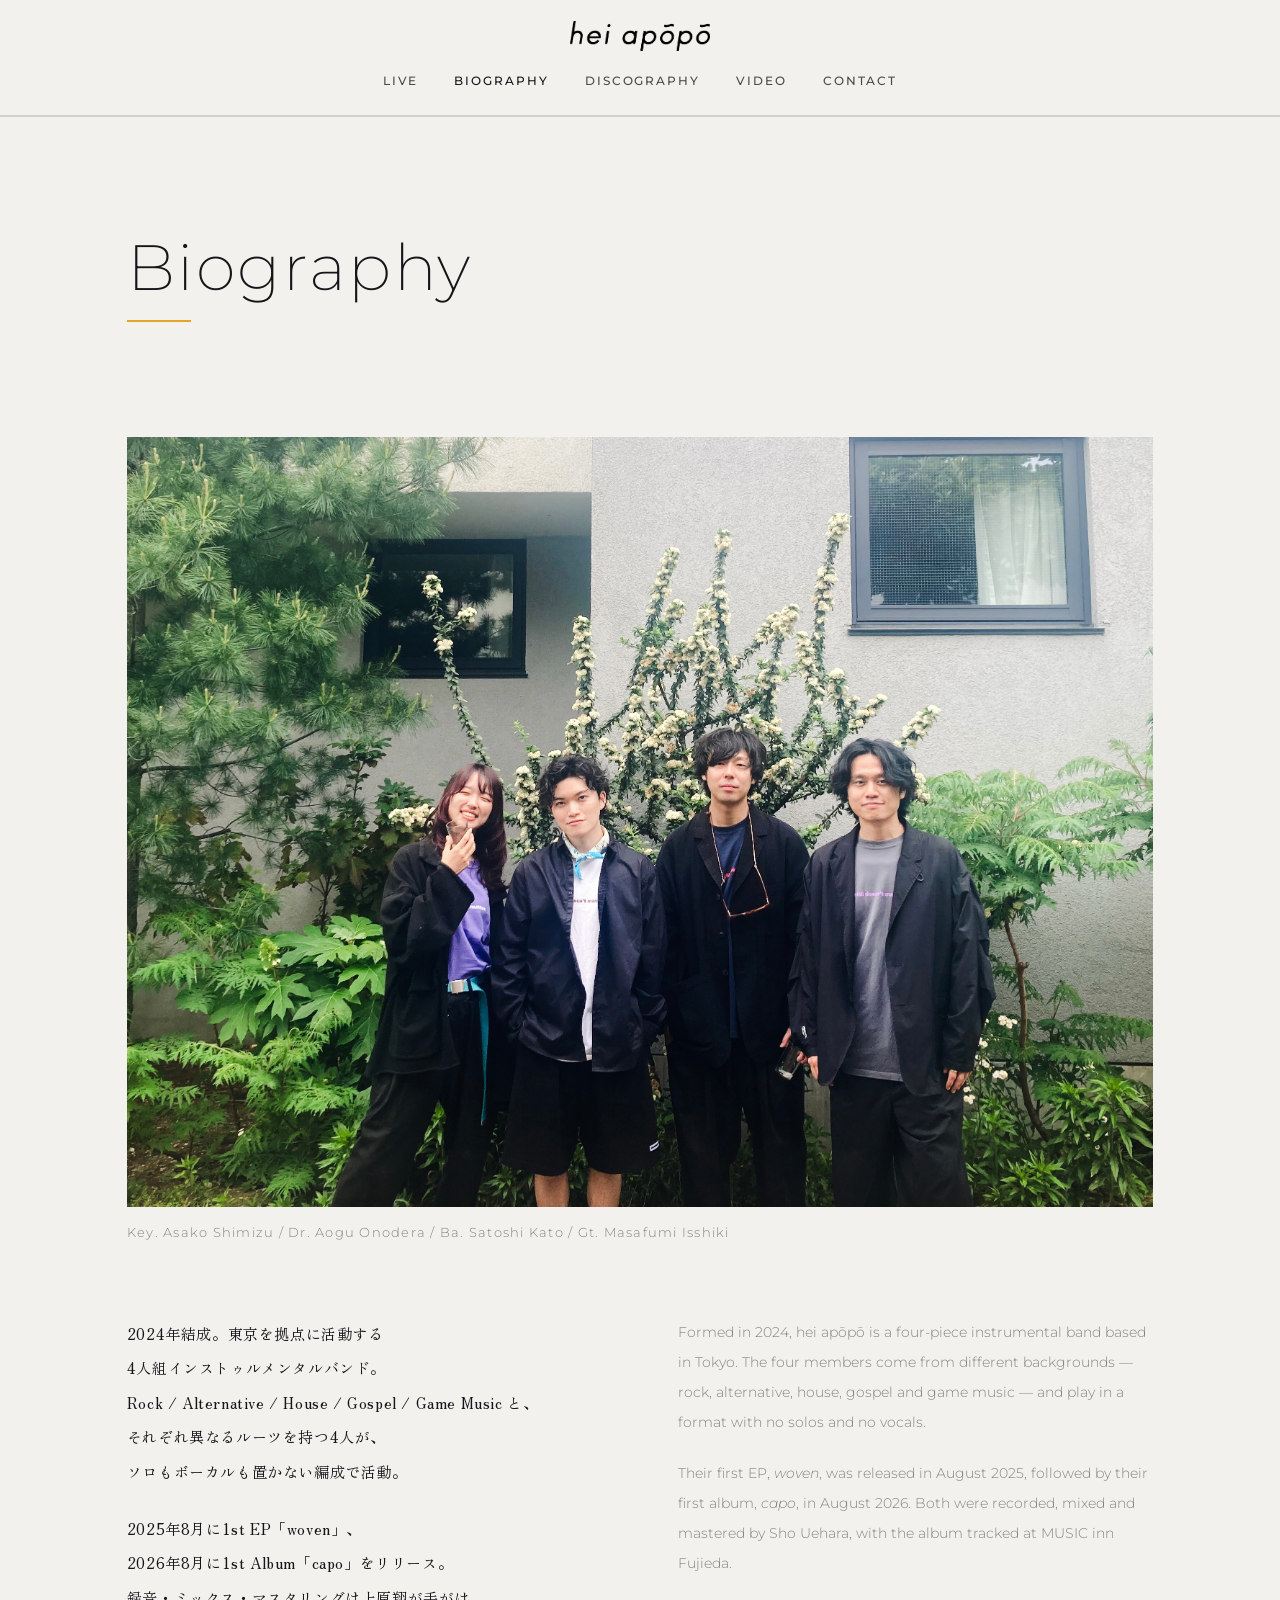
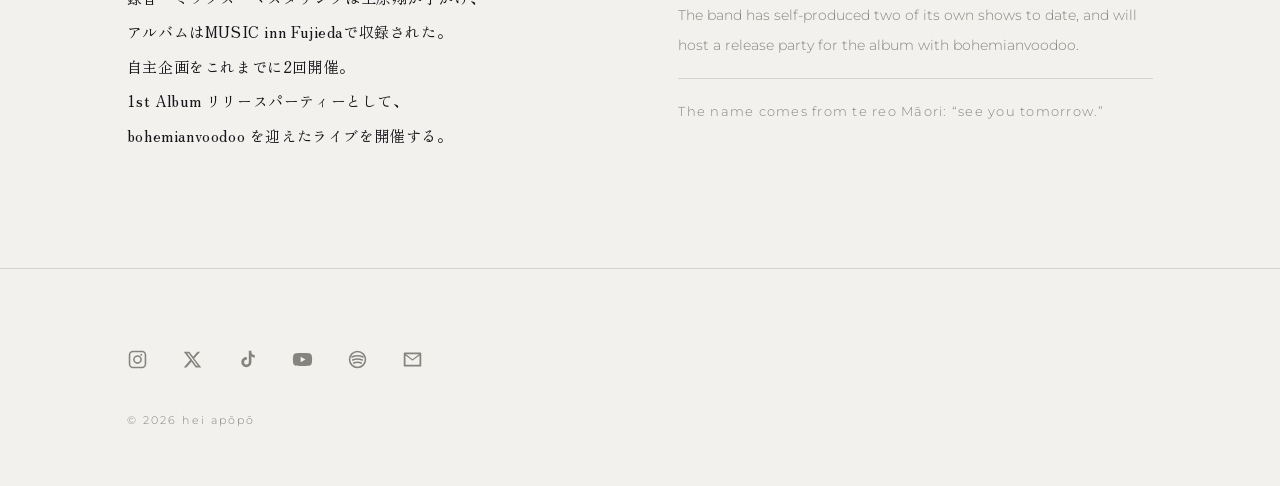
==== biography.html @ 4ce23607 "Add files via upload" ====
<!DOCTYPE html>
<html lang="ja">
<head>
<meta charset="UTF-8">
<meta name="viewport" content="width=device-width, initial-scale=1">
<title>BIOGRAPHY | hei apopo</title>
<meta name="description" content="hei apopo（ヘイアポポ）のプロフィール。東京を拠点に活動する4人組インストゥルメンタルバンド。">
<meta property="og:type" content="website">
<meta property="og:title" content="BIOGRAPHY | hei apopo">
<meta property="og:description" content="No solos. No vocals. Just songs.">
<meta property="og:url" content="https://heiapopo.github.io/">
<meta property="og:image" content="https://heiapopo.github.io/img/ogp.jpg">
<meta name="twitter:card" content="summary_large_image">
<link rel="icon" href="img/favicon.png">
<link rel="stylesheet" href="style.css">
</head>
<body>

<header class="site-head">
  <a class="site-head__logo" href="index.html" aria-label="hei apopo - top">
    <img src="img/logo.png" alt="hei ap&#333;p&#333;">
  </a>
  <button class="burger" aria-expanded="false" aria-controls="nav" aria-label="menu">
    <span></span><span></span><span></span>
  </button>
  <nav class="nav" id="nav">
    <ul>
        <li><a href="live.html">LIVE</a></li>
        <li><a href="biography.html" class="is-current">BIOGRAPHY</a></li>
        <li><a href="discography.html">DISCOGRAPHY</a></li>
        <li><a href="video.html">VIDEO</a></li>
        <li><a href="contact.html">CONTACT</a></li>
    </ul>
  </nav>
</header>

<section>
  <div class="wrap rise">
    <h1 class="page-title">Biography</h1>
    <div class="page-rule"></div>
  </div>
</section>

<section style="border-top:none;padding-top:0">
  <div class="wrap rise">
    <img class="bio-photo" src="img/bio.jpg" alt="hei ap&#333;p&#333;">
    <p class="bio-credit"><span class="nb">Key. Asako Shimizu</span> / <span class="nb">Dr. Aogu Onodera</span> / <span class="nb">Ba. Satoshi Kato</span> / <span class="nb">Gt. Masafumi Isshiki</span></p>

    <div class="bio">
      <div class="bio__jp jp">
        <p>
          <span class="nb">2024年結成</span>。東京を拠点に活動する<br>
          <span class="nb">4人組インストゥルメンタルバンド</span>。<br>
          <span class="nb">Rock / Alternative / House / Gospel / Game Music</span> と、<br>
          それぞれ異なるルーツを持つ4人が、<br>
          ソロもボーカルも置かない編成で活動。
        </p>
        <p>
          <span class="nb">2025年8月</span>に<span class="nb">1st EP「woven」</span>、<br>
          <span class="nb">2026年8月</span>に<span class="nb">1st Album「capo」</span>をリリース。<br>
          録音・ミックス・マスタリングは<span class="nb">上原翔</span>が手がけ、<br>
          アルバムは<span class="nb">MUSIC inn Fujieda</span>で収録された。<br>
          自主企画をこれまでに2回開催。<br>
          <span class="nb">1st Album</span> リリースパーティーとして、<br>
          <span class="nb">bohemianvoodoo</span> を迎えたライブを開催する。
        </p>
      </div>

      <div class="bio__en">
        <p>
          Formed in 2024, hei ap&#333;p&#333; is a four-piece instrumental band based in Tokyo.
          The four members come from different backgrounds &mdash; rock, alternative, house, gospel
          and game music &mdash; and play in a format with no solos and no vocals.
        </p>
        <p>
          Their first EP, <em>woven</em>, was released in August 2025, followed by their first album,
          <em>capo</em>, in August 2026. Both were recorded, mixed and mastered by Sho Uehara,
          with the album tracked at MUSIC inn Fujieda.
        </p>
        <p>
          The band has self-produced two of its own shows to date, and will host a release party
          for the album with bohemianvoodoo.
        </p>
        <p class="bio__members">The name comes from te reo M&#257;ori: &ldquo;see you tomorrow.&rdquo;</p>
      </div>
    </div>
  </div>
</section>

<footer class="site-foot">
  <div class="wrap">
    <ul class="sns">
      <li><a href="https://www.instagram.com/heiapopo/" target="_blank" rel="noopener" aria-label="Instagram">
        <svg viewBox="0 0 24 24"><path d="M17.2 2H6.8A4.8 4.8 0 0 0 2 6.8v10.4A4.8 4.8 0 0 0 6.8 22h10.4a4.8 4.8 0 0 0 4.8-4.8V6.8A4.8 4.8 0 0 0 17.2 2Zm3 15.2a3 3 0 0 1-3 3H6.8a3 3 0 0 1-3-3V6.8a3 3 0 0 1 3-3h10.4a3 3 0 0 1 3 3ZM12 7a5 5 0 1 0 0 10 5 5 0 0 0 0-10Zm0 8.2a3.2 3.2 0 1 1 0-6.4 3.2 3.2 0 0 1 0 6.4Zm5.4-8.6a1.1 1.1 0 1 1-2.2 0 1.1 1.1 0 0 1 2.2 0Z"/></svg>
      </a></li>
      <li><a href="https://x.com/heiapopo" target="_blank" rel="noopener" aria-label="X">
        <svg viewBox="0 0 24 24"><path d="M17.6 3h3.1l-6.8 7.8L22 21h-6.3l-4.9-6.4L5.1 21H2l7.3-8.3L2 3h6.4l4.4 5.9L17.6 3Zm-1.1 16.1h1.7L7.6 4.8H5.8l10.7 14.3Z"/></svg>
      </a></li>
      <li><a href="https://www.tiktok.com/@hei_apopo" target="_blank" rel="noopener" aria-label="TikTok">
        <svg viewBox="0 0 24 24"><path d="M16.5 2h-3v13.1a2.7 2.7 0 1 1-2.2-2.7V9.3a5.8 5.8 0 1 0 5.2 5.8V8.7a6.6 6.6 0 0 0 3.8 1.2V6.8a3.8 3.8 0 0 1-3.8-3.8V2Z"/></svg>
      </a></li>
      <li><a href="https://www.youtube.com/@heiapopo" target="_blank" rel="noopener" aria-label="YouTube">
        <svg viewBox="0 0 24 24"><path d="M22.5 7.3a2.9 2.9 0 0 0-2-2.1C18.7 4.7 12 4.7 12 4.7s-6.7 0-8.5.5a2.9 2.9 0 0 0-2 2.1A30 30 0 0 0 1 12a30 30 0 0 0 .5 4.7 2.9 2.9 0 0 0 2 2.1c1.8.5 8.5.5 8.5.5s6.7 0 8.5-.5a2.9 2.9 0 0 0 2-2.1A30 30 0 0 0 23 12a30 30 0 0 0-.5-4.7ZM9.9 15.2V8.8L15.4 12l-5.5 3.2Z"/></svg>
      </a></li>
      <li><a href="https://open.spotify.com/artist/3Hlxs4eINlxjGwHV07YluT" target="_blank" rel="noopener" aria-label="Spotify">
        <svg viewBox="0 0 24 24" style="fill:none;stroke:currentColor;stroke-width:1.8;stroke-linecap:round"><circle cx="12" cy="12" r="9.1"/><path d="M5.7 9.1Q12 6.5 18.3 9.1"/><path d="M6.5 12.5Q12 10.3 17.5 12.5"/><path d="M7.7 15.9Q12 14.3 16.3 15.9"/></svg>
      </a></li>
      <li><a href="contact.html" aria-label="Contact">
        <svg viewBox="0 0 24 24"><path d="M21 4H3a1 1 0 0 0-1 1v14a1 1 0 0 0 1 1h18a1 1 0 0 0 1-1V5a1 1 0 0 0-1-1Zm-1.6 2L12 11.6 4.6 6ZM4 18V7.3l7.4 5.6a1 1 0 0 0 1.2 0L20 7.3V18Z"/></svg>
      </a></li>
    </ul>
    <p class="copy">&copy; 2026 hei ap&#333;p&#333;</p>
  </div>
</footer>

<script>
(function(){
  var b=document.querySelector('.burger'),n=document.getElementById('nav');
  if(b){b.addEventListener('click',function(){
    var open=n.classList.toggle('is-open');
    b.setAttribute('aria-expanded',open?'true':'false');
  });}
  var items=document.querySelectorAll('.rise');
  if(!('IntersectionObserver' in window)||window.matchMedia('(prefers-reduced-motion: reduce)').matches){
    items.forEach(function(el){el.classList.add('in');});return;
  }
  var io=new IntersectionObserver(function(es){
    es.forEach(function(e){if(e.isIntersecting){e.target.classList.add('in');io.unobserve(e.target);}});
  },{threshold:.1});
  items.forEach(function(el){io.observe(el);});
})();
</script>

</body>
</html>
---- style.css ----
@import url("https://fonts.googleapis.com/css2?family=Montserrat:wght@200;300;500;600&family=Zen+Old+Mincho:wght@400;500&display=swap");

:root{
  --paper:#F2F1EE;
  --ink:#16161A;
  --mute:#86847E;
  --vermilion:#D93A18;
  --ochre:#E3A526;
  --cobalt:#2B3C9B;
  --line:rgba(22,22,26,.14);
  --rail:0px;
  --head:116px;
  --pad:clamp(24px,6vw,88px);
}

*{box-sizing:border-box;margin:0;padding:0}
html{scroll-behavior:smooth}
@media (prefers-reduced-motion:reduce){html{scroll-behavior:auto}}

body{
  background:var(--paper);
  color:var(--ink);
  font-family:"Montserrat",-apple-system,"Hiragino Kaku Gothic ProN",sans-serif;
  font-weight:300;
  line-height:1.75;
  -webkit-font-smoothing:antialiased;
  padding-left:var(--rail);
  padding-top:var(--head);
  overflow-x:hidden;
}

img{max-width:100%;display:block}
a{color:inherit}
:focus-visible{outline:2px solid var(--cobalt);outline-offset:3px}

.wrap{max-width:1180px;margin:0 auto;padding:0 var(--pad)}
.jp{font-family:"Zen Old Mincho",serif;font-weight:400;letter-spacing:.04em}

.label{
  font-size:11px;font-weight:600;letter-spacing:.34em;
  text-transform:uppercase;color:var(--vermilion);margin-bottom:2.2em;
}

.btn{
  display:inline-block;margin-top:2.2em;padding:.9em 2.5em;
  border:1px solid var(--ink);
  font-size:11.5px;font-weight:500;letter-spacing:.22em;text-transform:uppercase;
  text-decoration:none;transition:background .35s,color .35s;
}
.btn:hover,.btn:focus-visible{background:var(--ink);color:var(--paper)}

/* ============ ヘッダー ============ */
.site-head{
  position:fixed;top:0;left:var(--rail);right:0;height:var(--head);
  display:flex;flex-direction:column;align-items:center;justify-content:center;
  gap:15px;padding:0 var(--pad);z-index:200;
  background:rgba(242,241,238,.9);
  backdrop-filter:blur(14px);-webkit-backdrop-filter:blur(14px);
  border-bottom:1px solid var(--line);
}
.site-head__logo{display:block;line-height:0}
/* ロゴを黒く表示（白抜き画像のまま使えます） */
.site-head__logo img{height:30px;width:auto;filter:brightness(0)}

.nav ul{display:flex;gap:clamp(20px,2.8vw,40px);list-style:none}
.nav a{
  font-size:11.5px;font-weight:500;letter-spacing:.17em;text-transform:uppercase;
  text-decoration:none;color:#4A4A47;transition:color .3s;
}
.nav a:hover,.nav a:focus-visible{color:var(--vermilion)}
.nav a.is-current{color:var(--ink)}

.burger{display:none;background:none;border:0;cursor:pointer;padding:10px;width:44px;height:44px;
  position:absolute;right:calc(var(--pad) - 10px);top:50%;transform:translateY(-50%)}
.burger span{display:block;height:1px;background:var(--ink);margin:6px 0;transition:transform .3s,opacity .3s}
.burger[aria-expanded="true"] span:nth-child(1){transform:translateY(7px) rotate(45deg)}
.burger[aria-expanded="true"] span:nth-child(2){opacity:0}
.burger[aria-expanded="true"] span:nth-child(3){transform:translateY(-7px) rotate(-45deg)}

/* ============ ヒーロー ============ */
.hero{padding:clamp(20px,3vw,36px) 0 clamp(52px,7vw,88px)}
.hero__photo{width:100%;height:auto;display:block;background:#E4E2DD}
.hero__copy{margin-top:clamp(28px,4vw,46px)}
.hero__rule{width:64px;height:2px;background:var(--ochre);margin-bottom:clamp(20px,3vw,30px)}
.hero__tag{font-size:clamp(15px,2.3vw,25px);font-weight:300;letter-spacing:.16em}
.hero__tag-jp{font-size:clamp(12px,1.5vw,14.5px);color:var(--mute);margin-top:.9em}

/* ============ セクション ============ */
section{padding:clamp(64px,9vw,130px) 0;border-top:1px solid var(--line)}
.hero+section{border-top:none;padding-top:0}

.page-title{font-size:clamp(34px,6vw,64px);font-weight:200;letter-spacing:.04em;line-height:1.1}
.page-title+.page-rule{width:64px;height:2px;background:var(--ochre);margin-top:1.1em}
.page-lead{margin-top:1.4em;font-size:13.5px;color:var(--mute);letter-spacing:.08em}

/* ============ NEWS ============ */
.news{list-style:none;border-top:1px solid var(--line)}
.news li{
  display:grid;grid-template-columns:130px 1fr auto;gap:1.5em;align-items:baseline;
  padding:1.5em 0;border-bottom:1px solid var(--line);
}
.news .date{font-size:12px;letter-spacing:.18em;color:var(--cobalt)}
.news .body{font-size:15.5px;font-weight:300;letter-spacing:.03em;line-height:1.65}
.news .body small{display:block;font-size:12.5px;color:var(--mute);margin-top:.5em;letter-spacing:.06em}
.news .go{
  font-size:10.5px;font-weight:500;letter-spacing:.2em;text-transform:uppercase;
  text-decoration:none;white-space:nowrap;border-bottom:1px solid var(--ink);padding-bottom:.2em;
  transition:color .3s,border-color .3s;
}
.news .go:hover{color:var(--vermilion);border-color:var(--vermilion)}

/* ============ LIVE ============ */
.gig{display:grid;grid-template-columns:auto 1fr;gap:clamp(24px,5vw,64px);align-items:start;
  padding:clamp(28px,4vw,44px) 0;border-bottom:1px solid var(--line)}
/* NEXT は1公演だけなので区切り線を出さない */
.ev:only-of-type .gig{border-bottom:none;padding-bottom:0}
.gig__date{font-size:clamp(26px,4.2vw,46px);font-weight:200;line-height:1.1}
.gig__day{font-size:10.5px;letter-spacing:.3em;color:var(--mute);margin-top:.6em}
.gig__venue{font-size:18px;letter-spacing:.05em}
.gig__bill{font-size:13.5px;color:var(--cobalt);margin-top:.5em;letter-spacing:.08em}
.gig__info{margin-top:1.3em;font-size:13px;color:var(--mute);line-height:2.05}

/* ライブ写真ストリップ */
.shots{display:grid;gap:clamp(10px,1.4vw,16px);
  margin:0 0 clamp(22px,3vw,32px)}
/* 2枚並びも、1枚あたりの大きさを3枚並びと揃える */
.shots--2{max-width:calc(66.666% - (clamp(10px,1.4vw,16px) / 3))}
.ev + .ev{margin-top:clamp(40px,5vw,64px)}
.shots--3{grid-template-columns:repeat(3,1fr)}
.shots--2{grid-template-columns:repeat(2,1fr)}
.shots img{width:100%;height:auto;display:block;background:#E4E2DD}

.dots{display:none}

.arch{list-style:none;border-top:1px solid var(--line)}
.arch li{display:grid;grid-template-columns:130px 1fr;gap:1.5em;
  padding:1.25em 0;border-bottom:1px solid var(--line)}
.arch .date{font-size:12px;letter-spacing:.18em;color:var(--mute)}
.arch .body{font-size:14.5px;letter-spacing:.03em}
.arch .body small{display:block;font-size:12px;color:var(--mute);margin-top:.4em}

/* ============ BIOGRAPHY ============ */
.bio-photo{width:100%;height:auto;display:block;background:#E4E2DD}
.bio-credit{margin:1.1em 0 clamp(40px,6vw,72px);
  font-size:12.5px;letter-spacing:.1em;color:var(--mute);line-height:1.9}
.bio{display:grid;grid-template-columns:1fr 1fr;gap:clamp(36px,6vw,80px)}
.bio p+p{margin-top:1.5em}
.bio__jp{font-size:15px;line-height:2.3;line-break:strict;word-break:auto-phrase}
/* 途中で折り返したくない語のまとまり */
.nb{display:inline-block}
.bio__en{font-size:14px;color:var(--mute);line-height:2.15}
.bio__members{margin-top:2.4em;padding-top:1.6em;border-top:1px solid var(--line);
  font-size:12.5px;letter-spacing:.1em;color:var(--mute)}

/* ============ DISCOGRAPHY ============ */
.discs{display:grid;grid-template-columns:repeat(4,1fr);gap:clamp(20px,3vw,40px);list-style:none}
.discs .art{aspect-ratio:1/1;background:#E4E2DD center/cover no-repeat}
.discs h3{margin-top:1.1em;font-size:16px;font-weight:300;letter-spacing:.04em}
.discs .meta{font-size:10.5px;letter-spacing:.16em;color:var(--mute);margin-top:.5em}
.discs .go{display:inline-block;margin-top:.9em;font-size:10.5px;font-weight:500;
  letter-spacing:.2em;text-transform:uppercase;text-decoration:none;
  border-bottom:1px solid var(--ink);padding-bottom:.2em;transition:color .3s,border-color .3s}
.discs .go:hover{color:var(--vermilion);border-color:var(--vermilion)}

/* ============ VIDEO ============ */
.video{aspect-ratio:16/9;background:#E4E2DD;border:1px solid var(--line)}
.video iframe{width:100%;height:100%;border:0;display:block}
.video__cap{margin-top:1em;font-size:12px;letter-spacing:.2em;color:var(--mute)}
.video-list{display:grid;gap:clamp(40px,6vw,72px);margin-top:clamp(40px,6vw,72px)}

/* ============ CONTACT ============ */
.form{max-width:620px;margin-top:1em}
.field{margin-bottom:1.9em}
.field label{display:block;font-size:11px;font-weight:500;letter-spacing:.2em;
  text-transform:uppercase;color:var(--mute);margin-bottom:.8em}
.field input,.field textarea,.field select{
  width:100%;background:transparent;border:0;border-bottom:1px solid var(--line);
  color:var(--ink);font-family:inherit;font-size:15px;font-weight:300;
  padding:.6em 0;transition:border-color .3s;
}
.field select option{background:var(--paper)}
.field textarea{resize:vertical;min-height:150px;line-height:1.9}
.field input:focus,.field textarea:focus,.field select:focus{outline:0;border-color:var(--vermilion)}
.form button{
  margin-top:.8em;padding:.95em 3.2em;background:transparent;color:var(--ink);
  border:1px solid var(--ink);font-family:inherit;
  font-size:11.5px;font-weight:500;letter-spacing:.22em;text-transform:uppercase;
  cursor:pointer;transition:background .35s,color .35s;
}
.form button:hover{background:var(--ink);color:var(--paper)}
.form__note{margin-top:2.4em;font-size:12.5px;color:var(--mute);line-height:2}
.form__note a,.form-err a{border-bottom:1px solid var(--line)}
.form-err{margin:0 0 1.6em;font-size:13px;color:var(--vermilion);line-height:1.9}
.form-done{max-width:620px;padding:clamp(28px,4vw,44px) 0}
.form-done__t{font-size:clamp(30px,5vw,48px);font-weight:200;letter-spacing:.03em}
.form-done__s{margin-top:1.2em;font-size:14px;color:var(--mute);line-height:2}

/* ============ フッター ============ */
.site-foot{padding:clamp(48px,7vw,80px) 0 56px;border-top:1px solid var(--line)}
.sns{display:flex;gap:clamp(20px,3vw,34px);list-style:none;margin-bottom:2.6em}
.sns a{display:block;color:var(--mute);transition:color .3s}
.sns a:hover,.sns a:focus-visible{color:var(--vermilion)}
.sns svg{width:21px;height:21px;display:block;fill:currentColor}
.copy{font-size:10.5px;letter-spacing:.2em;color:var(--mute)}

/* ============ 登場アニメーション ============ */
.rise{opacity:0;transform:translateY(16px);transition:opacity .85s ease,transform .85s ease}
.rise.in{opacity:1;transform:none}
@media (prefers-reduced-motion:reduce){.rise{opacity:1;transform:none;transition:none}}

/* ============ モバイル ============ */
@media (max-width:900px){
  :root{--head:64px}
  .site-head{flex-direction:row;justify-content:center;gap:0}
  .site-head__logo img{height:22px}
  .burger{display:block}
  .nav{
    position:fixed;top:var(--head);left:var(--rail);right:0;
    background:rgba(242,241,238,.97);border-bottom:1px solid var(--line);
    max-height:0;overflow:hidden;transition:max-height .4s ease;
  }
  .nav.is-open{max-height:340px}
  .nav ul{flex-direction:column;gap:0;padding:6px var(--pad) 26px}
  .nav li{border-bottom:1px solid var(--line)}
  .nav li:last-child{border-bottom:0}
  .nav a{display:block;padding:1.15em 0;font-size:12px}

  .bio{grid-template-columns:1fr}
  .discs{grid-template-columns:repeat(2,1fr)}
  .news li{grid-template-columns:1fr;gap:.7em}
  .news .go{justify-self:start;margin-top:.4em}
  .arch li{grid-template-columns:1fr;gap:.4em}
  .shots{display:flex;align-items:flex-start;gap:10px;max-width:none;
    overflow-x:auto;scroll-snap-type:x mandatory;
    -webkit-overflow-scrolling:touch;scrollbar-width:none;padding-bottom:4px;
    margin-bottom:12px}
  .shots::-webkit-scrollbar{display:none}
  .shots img{flex:0 0 74%;width:auto;scroll-snap-align:start}

  .dots{display:flex;gap:7px;justify-content:center;margin:0 0 24px}
  .dots span{width:5px;height:5px;border-radius:50%;
    background:rgba(22,22,26,.2);transition:background .3s}
  .dots span.on{background:var(--vermilion)}

  .discs .meta{white-space:nowrap;font-size:9.5px;letter-spacing:.1em}

  /* BIOGRAPHY：指定の改行位置で収まるよう文字を詰める */
  .bio__jp{font-size:13.5px;line-height:2.15}
  .bio__en{font-size:13px;line-height:2.05}
  .bio-credit{font-size:11.5px;letter-spacing:.06em;line-height:2}
  .gig{grid-template-columns:1fr;gap:16px}
}
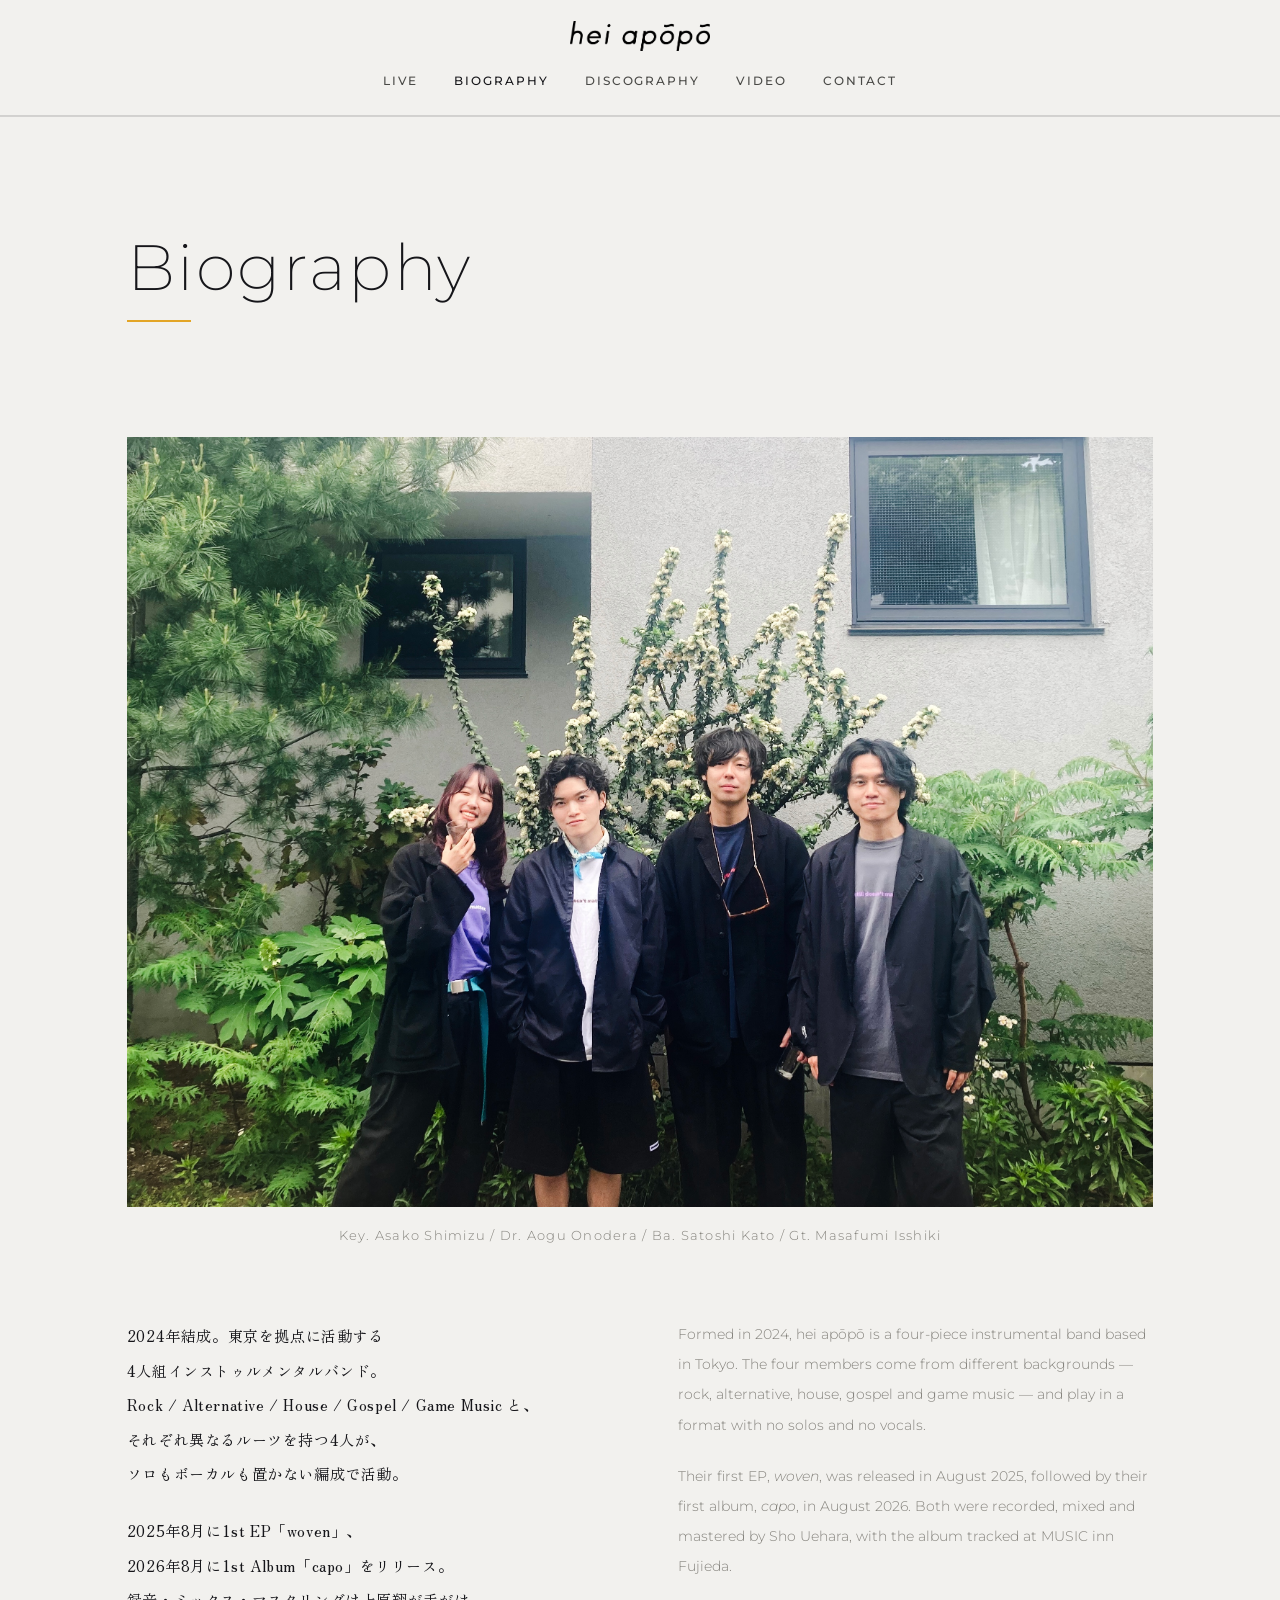
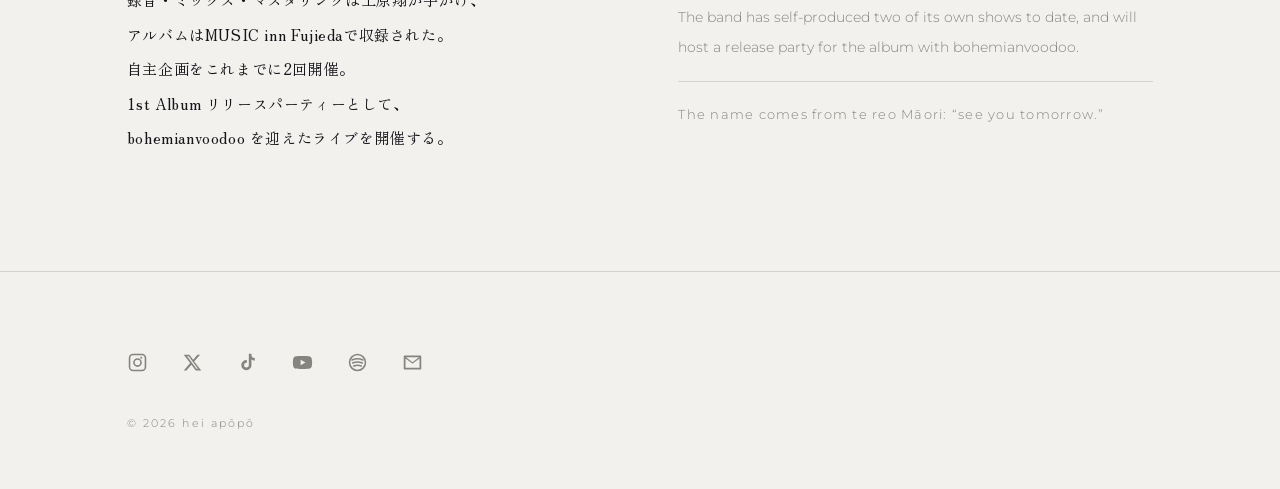
==== commit f3077265: "Add files via upload" ====
--- a/biography.html
+++ b/biography.html
@@ -51,7 +51,7 @@
         <p>
           <span class="nb">2024年結成</span>。東京を拠点に活動する<br>
           <span class="nb">4人組インストゥルメンタルバンド</span>。<br>
-          <span class="nb">Rock / Alternative / House / Gospel / Game Music</span> と、<br>
+          <span class="nb roots">Rock / Alternative / House / Gospel / Game Music と、</span><br>
           それぞれ異なるルーツを持つ4人が、<br>
           ソロもボーカルも置かない編成で活動。
         </p>
--- a/style.css
+++ b/style.css
@@ -81,7 +81,6 @@
 .hero{padding:clamp(20px,3vw,36px) 0 clamp(52px,7vw,88px)}
 .hero__photo{width:100%;height:auto;display:block;background:#E4E2DD}
 .hero__copy{margin-top:clamp(28px,4vw,46px)}
-.hero__rule{width:64px;height:2px;background:var(--ochre);margin-bottom:clamp(20px,3vw,30px)}
 .hero__tag{font-size:clamp(15px,2.3vw,25px);font-weight:300;letter-spacing:.16em}
 .hero__tag-jp{font-size:clamp(12px,1.5vw,14.5px);color:var(--mute);margin-top:.9em}
 
@@ -141,7 +140,7 @@
 
 /* ============ BIOGRAPHY ============ */
 .bio-photo{width:100%;height:auto;display:block;background:#E4E2DD}
-.bio-credit{margin:1.1em 0 clamp(40px,6vw,72px);
+.bio-credit{margin:1.3em 0 clamp(40px,6vw,72px);text-align:center;
   font-size:12.5px;letter-spacing:.1em;color:var(--mute);line-height:1.9}
 .bio{display:grid;grid-template-columns:1fr 1fr;gap:clamp(36px,6vw,80px)}
 .bio p+p{margin-top:1.5em}
@@ -248,5 +247,7 @@
   .bio__jp{font-size:13.5px;line-height:2.15}
   .bio__en{font-size:13px;line-height:2.05}
   .bio-credit{font-size:11.5px;letter-spacing:.06em;line-height:2}
+  /* ルーツの一覧は「と、」まで1行に収める */
+  .roots{font-size:12.5px;letter-spacing:0}
   .gig{grid-template-columns:1fr;gap:16px}
 }
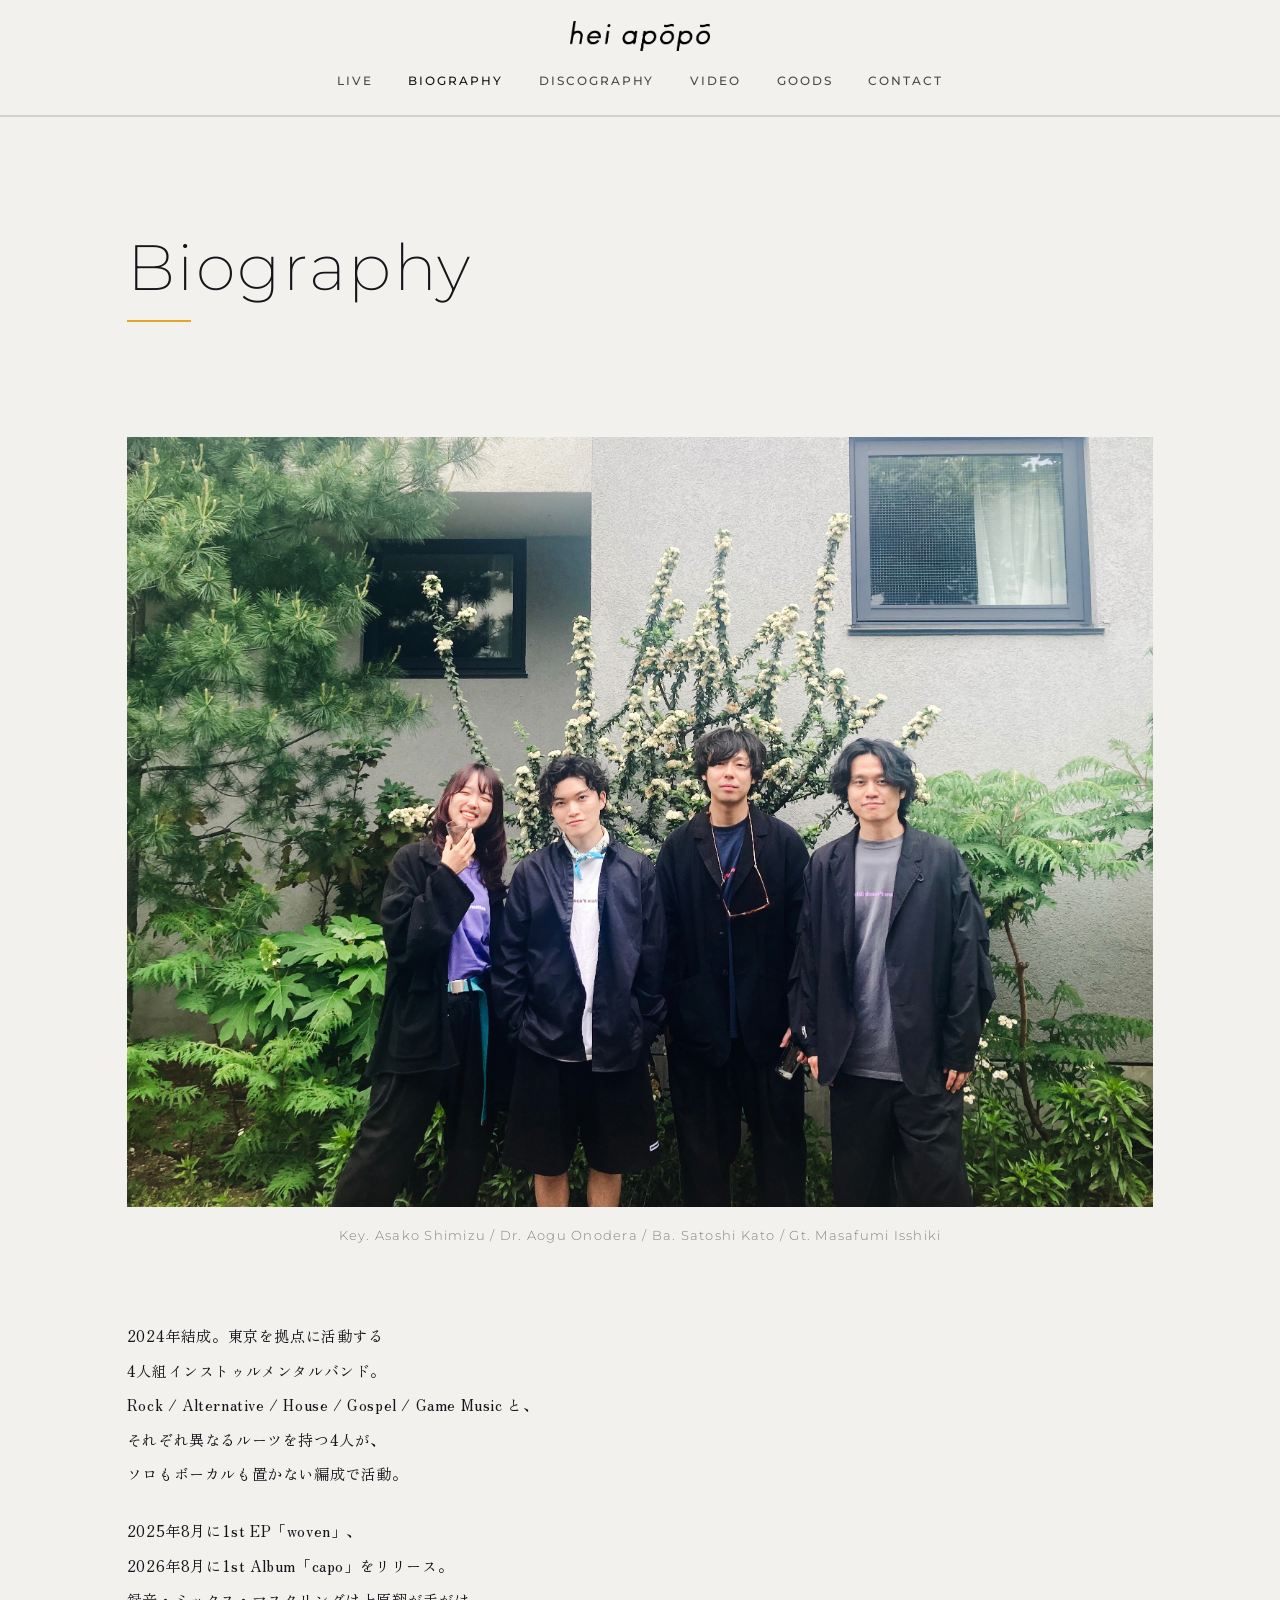
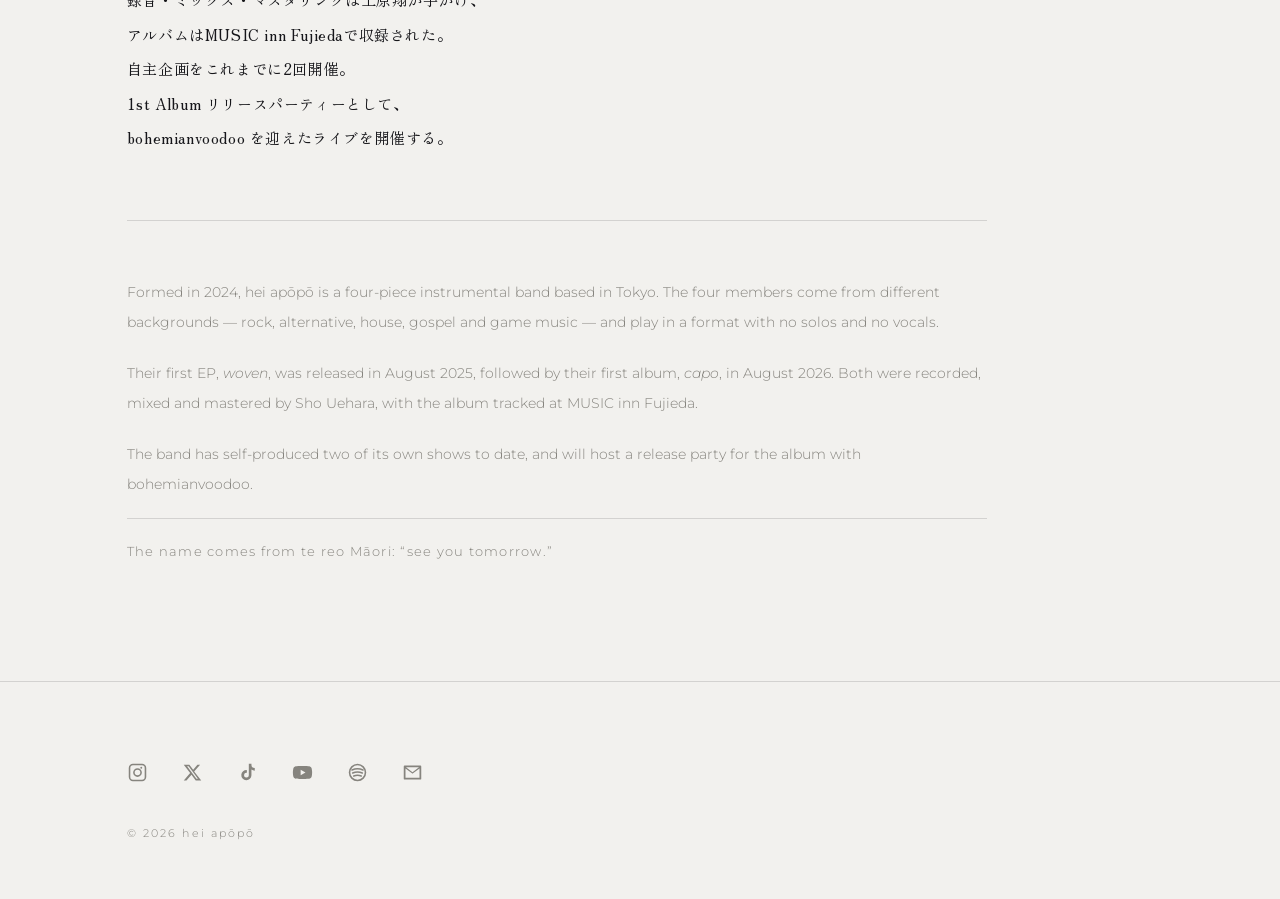
==== commit 657ef1e0: "Add files via upload" ====
--- a/biography.html
+++ b/biography.html
@@ -29,6 +29,7 @@
         <li><a href="biography.html" class="is-current">BIOGRAPHY</a></li>
         <li><a href="discography.html">DISCOGRAPHY</a></li>
         <li><a href="video.html">VIDEO</a></li>
+        <li><a href="goods.html">GOODS</a></li>
         <li><a href="contact.html">CONTACT</a></li>
     </ul>
   </nav>
--- a/style.css
+++ b/style.css
@@ -124,6 +124,7 @@
   margin:0 0 clamp(22px,3vw,32px)}
 /* 2枚並びも、1枚あたりの大きさを3枚並びと揃える */
 .shots--2{max-width:calc(66.666% - (clamp(10px,1.4vw,16px) / 3))}
+.shots--1{max-width:calc(33.333% - (clamp(10px,1.4vw,16px) * 2 / 3))}
 .ev + .ev{margin-top:clamp(40px,5vw,64px)}
 .shots--3{grid-template-columns:repeat(3,1fr)}
 .shots--2{grid-template-columns:repeat(2,1fr)}
@@ -142,7 +143,9 @@
 .bio-photo{width:100%;height:auto;display:block;background:#E4E2DD}
 .bio-credit{margin:1.3em 0 clamp(40px,6vw,72px);text-align:center;
   font-size:12.5px;letter-spacing:.1em;color:var(--mute);line-height:1.9}
-.bio{display:grid;grid-template-columns:1fr 1fr;gap:clamp(36px,6vw,80px)}
+.bio{max-width:860px}
+.bio__en{margin-top:clamp(40px,5vw,64px);padding-top:clamp(36px,4.5vw,56px);
+  border-top:1px solid var(--line)}
 .bio p+p{margin-top:1.5em}
 .bio__jp{font-size:15px;line-height:2.3;line-break:strict;word-break:auto-phrase}
 /* 途中で折り返したくない語のまとまり */
@@ -160,6 +163,13 @@
   letter-spacing:.2em;text-transform:uppercase;text-decoration:none;
   border-bottom:1px solid var(--ink);padding-bottom:.2em;transition:color .3s,border-color .3s}
 .discs .go:hover{color:var(--vermilion);border-color:var(--vermilion)}
+
+/* ============ GOODS ============ */
+.goods-info{padding:clamp(22px,3vw,34px) 0;border-bottom:1px solid var(--line)}
+.goods__name{font-size:18px;letter-spacing:.05em}
+.goods__variant{margin-top:.5em;font-size:13.5px;letter-spacing:.06em;color:var(--cobalt)}
+.goods__price{margin-top:1em;font-size:13px;letter-spacing:.06em;color:var(--mute)}
+.goods__price.is-out{text-transform:uppercase;font-size:10.5px;letter-spacing:.2em}
 
 /* ============ VIDEO ============ */
 .video{aspect-ratio:16/9;background:#E4E2DD;border:1px solid var(--line)}
@@ -224,8 +234,8 @@
   .nav li:last-child{border-bottom:0}
   .nav a{display:block;padding:1.15em 0;font-size:12px}
 
-  .bio{grid-template-columns:1fr}
   .discs{grid-template-columns:repeat(2,1fr)}
+  .shots--1{max-width:none}
   .news li{grid-template-columns:1fr;gap:.7em}
   .news .go{justify-self:start;margin-top:.4em}
   .arch li{grid-template-columns:1fr;gap:.4em}
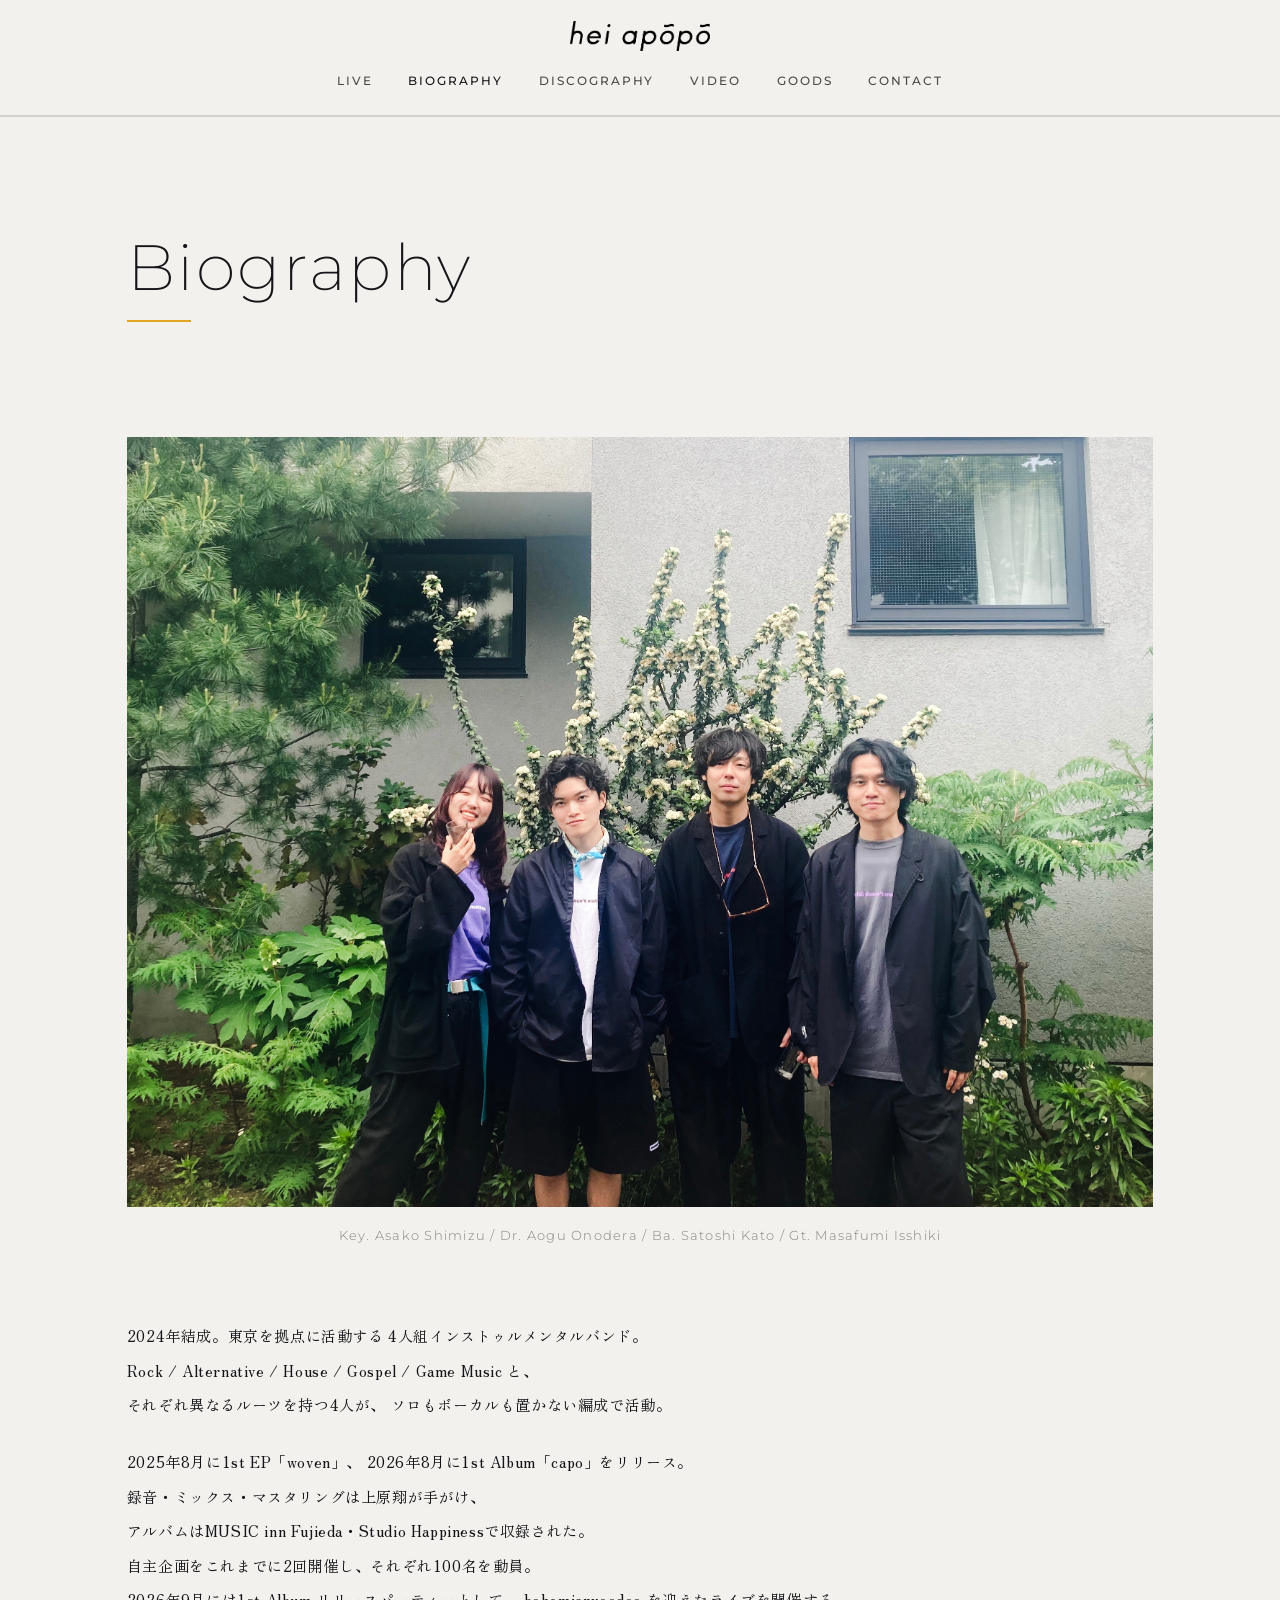
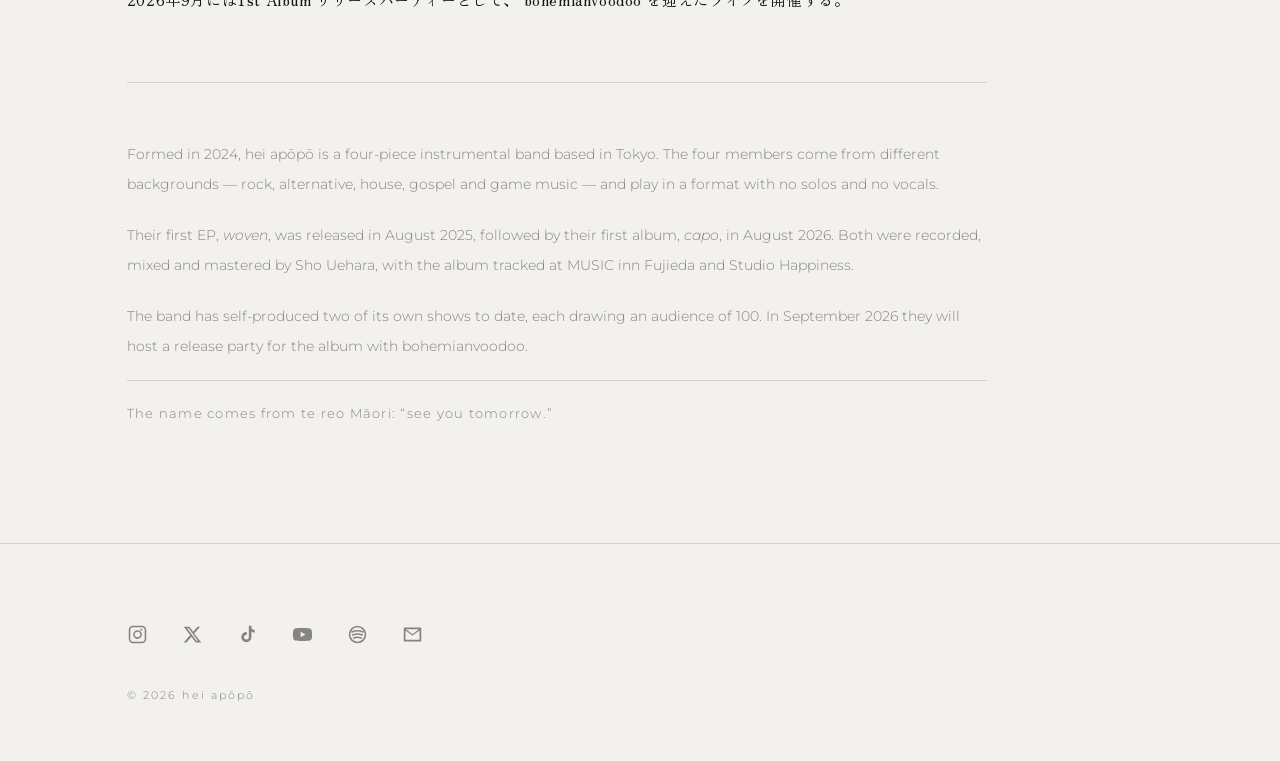
==== commit 2561715d: "Add files via upload" ====
--- a/biography.html
+++ b/biography.html
@@ -4,14 +4,15 @@
 <meta charset="UTF-8">
 <meta name="viewport" content="width=device-width, initial-scale=1">
 <title>BIOGRAPHY | hei apopo</title>
-<meta name="description" content="hei apopo（ヘイアポポ）のプロフィール。東京を拠点に活動する4人組インストゥルメンタルバンド。">
+<meta name="description" content="hei apopo（ヘイアポポ）のプロフィール。東京発4人組インストゥルメンタルバンド。">
 <meta property="og:type" content="website">
 <meta property="og:title" content="BIOGRAPHY | hei apopo">
 <meta property="og:description" content="No solos. No vocals. Just songs.">
 <meta property="og:url" content="https://heiapopo.github.io/">
 <meta property="og:image" content="https://heiapopo.github.io/img/ogp.jpg">
 <meta name="twitter:card" content="summary_large_image">
-<link rel="icon" href="img/favicon.png">
+<link rel="icon" type="image/png" sizes="512x512" href="img/favicon.png">
+<link rel="apple-touch-icon" href="img/favicon.png">
 <link rel="stylesheet" href="style.css">
 </head>
 <body>
@@ -50,19 +51,19 @@
     <div class="bio">
       <div class="bio__jp jp">
         <p>
-          <span class="nb">2024年結成</span>。東京を拠点に活動する<br>
+          <span class="nb">2024年結成</span>。東京を拠点に活動する<br class="br-sp">
           <span class="nb">4人組インストゥルメンタルバンド</span>。<br>
           <span class="nb roots">Rock / Alternative / House / Gospel / Game Music と、</span><br>
-          それぞれ異なるルーツを持つ4人が、<br>
+          それぞれ異なるルーツを持つ4人が、<br class="br-sp">
           ソロもボーカルも置かない編成で活動。
         </p>
         <p>
-          <span class="nb">2025年8月</span>に<span class="nb">1st EP「woven」</span>、<br>
+          <span class="nb">2025年8月</span>に<span class="nb">1st EP「woven」</span>、<br class="br-sp">
           <span class="nb">2026年8月</span>に<span class="nb">1st Album「capo」</span>をリリース。<br>
           録音・ミックス・マスタリングは<span class="nb">上原翔</span>が手がけ、<br>
-          アルバムは<span class="nb">MUSIC inn Fujieda</span>で収録された。<br>
-          自主企画をこれまでに2回開催。<br>
-          <span class="nb">1st Album</span> リリースパーティーとして、<br>
+          アルバムは<span class="nb">MUSIC inn Fujieda</span>・<span class="nb">Studio Happiness</span>で収録された。<br>
+          自主企画をこれまでに2回開催し、それぞれ100名を動員。<br>
+          2026年9月には<span class="nb">1st Album</span> リリースパーティーとして、<br class="br-sp">
           <span class="nb">bohemianvoodoo</span> を迎えたライブを開催する。
         </p>
       </div>
@@ -76,11 +77,11 @@
         <p>
           Their first EP, <em>woven</em>, was released in August 2025, followed by their first album,
           <em>capo</em>, in August 2026. Both were recorded, mixed and mastered by Sho Uehara,
-          with the album tracked at MUSIC inn Fujieda.
+          with the album tracked at MUSIC inn Fujieda and Studio Happiness.
         </p>
         <p>
-          The band has self-produced two of its own shows to date, and will host a release party
-          for the album with bohemianvoodoo.
+          The band has self-produced two of its own shows to date, each drawing an audience of 100.
+          In September 2026 they will host a release party for the album with bohemianvoodoo.
         </p>
         <p class="bio__members">The name comes from te reo M&#257;ori: &ldquo;see you tomorrow.&rdquo;</p>
       </div>
--- a/style.css
+++ b/style.css
@@ -150,6 +150,8 @@
 .bio__jp{font-size:15px;line-height:2.3;line-break:strict;word-break:auto-phrase}
 /* 途中で折り返したくない語のまとまり */
 .nb{display:inline-block}
+/* スマホでのみ改行する箇所 */
+.br-sp{display:none}
 .bio__en{font-size:14px;color:var(--mute);line-height:2.15}
 .bio__members{margin-top:2.4em;padding-top:1.6em;border-top:1px solid var(--line);
   font-size:12.5px;letter-spacing:.1em;color:var(--mute)}
@@ -165,11 +167,12 @@
 .discs .go:hover{color:var(--vermilion);border-color:var(--vermilion)}
 
 /* ============ GOODS ============ */
-.goods-info{padding:clamp(22px,3vw,34px) 0;border-bottom:1px solid var(--line)}
+.goods-ev{padding-bottom:clamp(34px,4.5vw,56px);border-bottom:1px solid var(--line)}
+.goods-info{margin-bottom:clamp(18px,2.4vw,28px)}
 .goods__name{font-size:18px;letter-spacing:.05em}
-.goods__variant{margin-top:.5em;font-size:13.5px;letter-spacing:.06em;color:var(--cobalt)}
-.goods__price{margin-top:1em;font-size:13px;letter-spacing:.06em;color:var(--mute)}
-.goods__price.is-out{text-transform:uppercase;font-size:10.5px;letter-spacing:.2em}
+.goods__price{color:var(--mute)}
+.goods__price::before{content:" - "}
+.goods__variant{margin-top:.55em;font-size:13.5px;letter-spacing:.06em;color:var(--cobalt)}
 
 /* ============ VIDEO ============ */
 .video{aspect-ratio:16/9;background:#E4E2DD;border:1px solid var(--line)}
@@ -259,5 +262,6 @@
   .bio-credit{font-size:11.5px;letter-spacing:.06em;line-height:2}
   /* ルーツの一覧は「と、」まで1行に収める */
   .roots{font-size:12.5px;letter-spacing:0}
+  .br-sp{display:inline}
   .gig{grid-template-columns:1fr;gap:16px}
 }
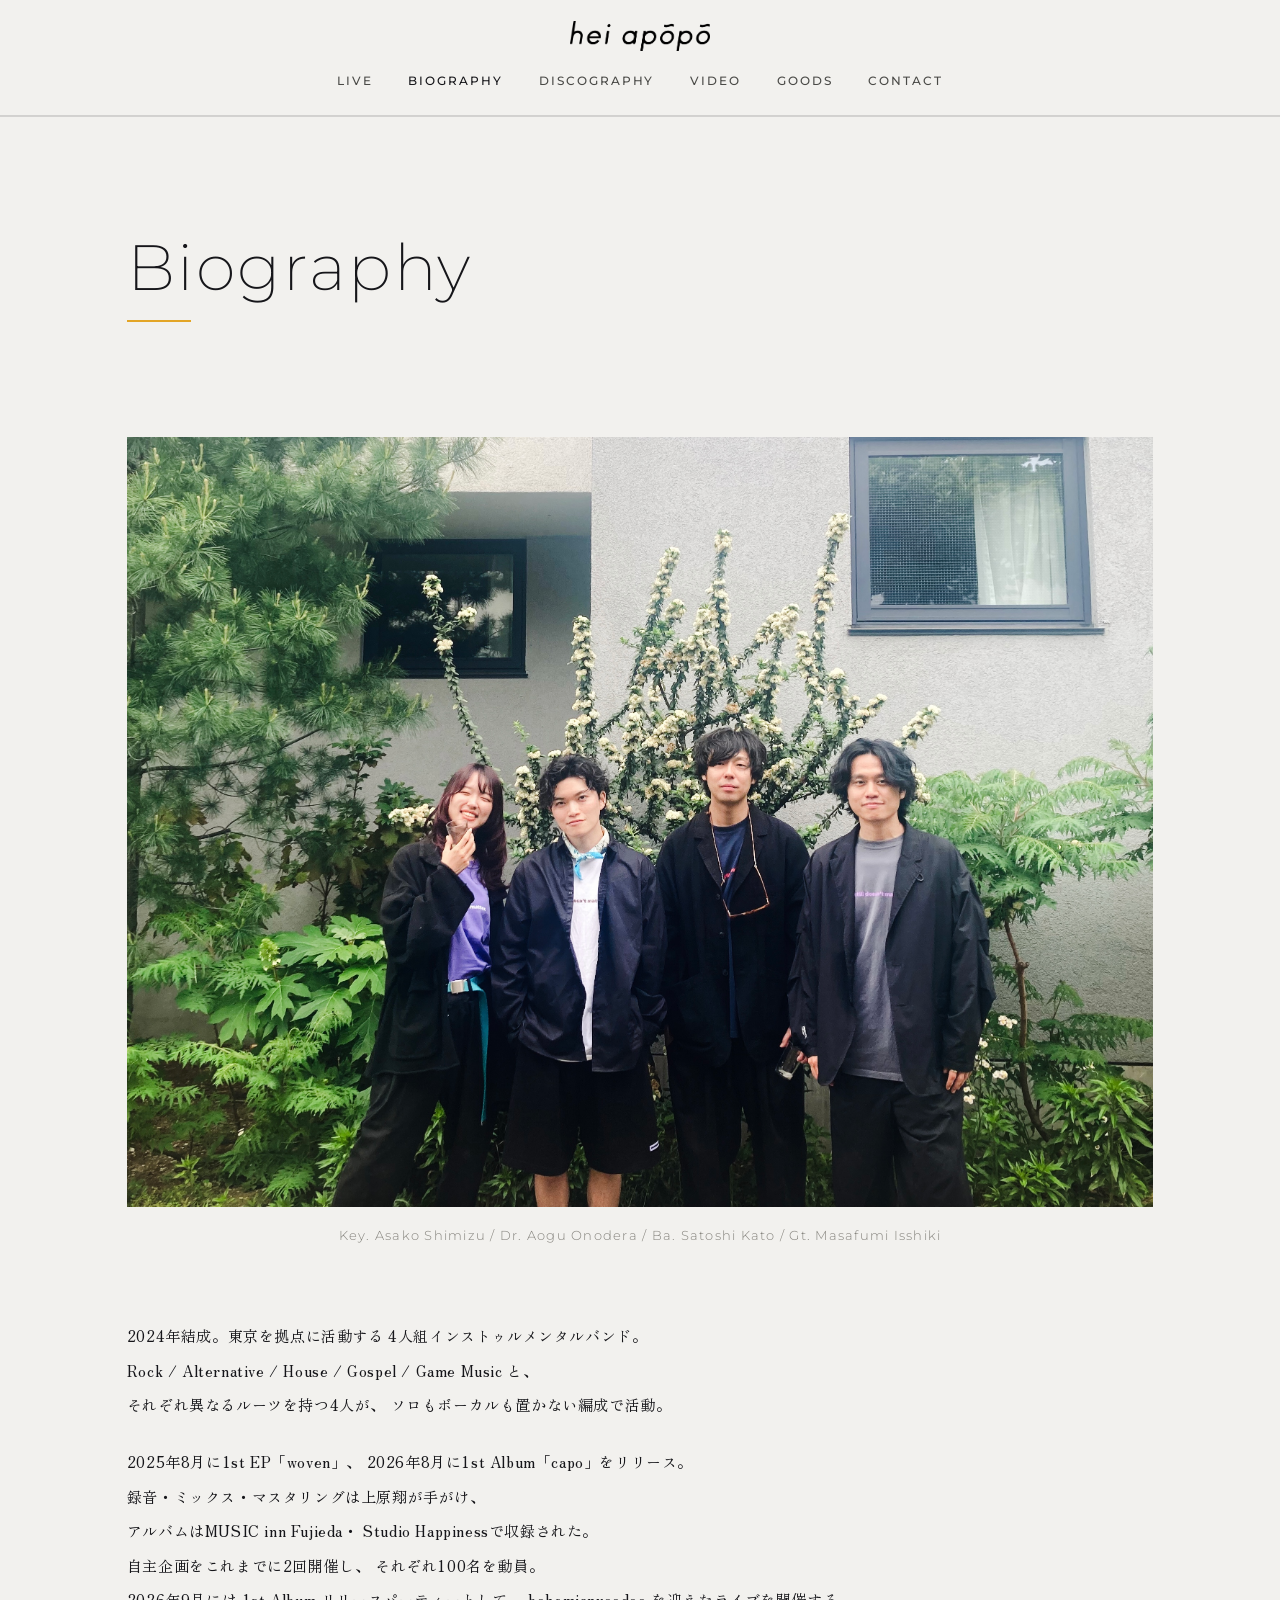
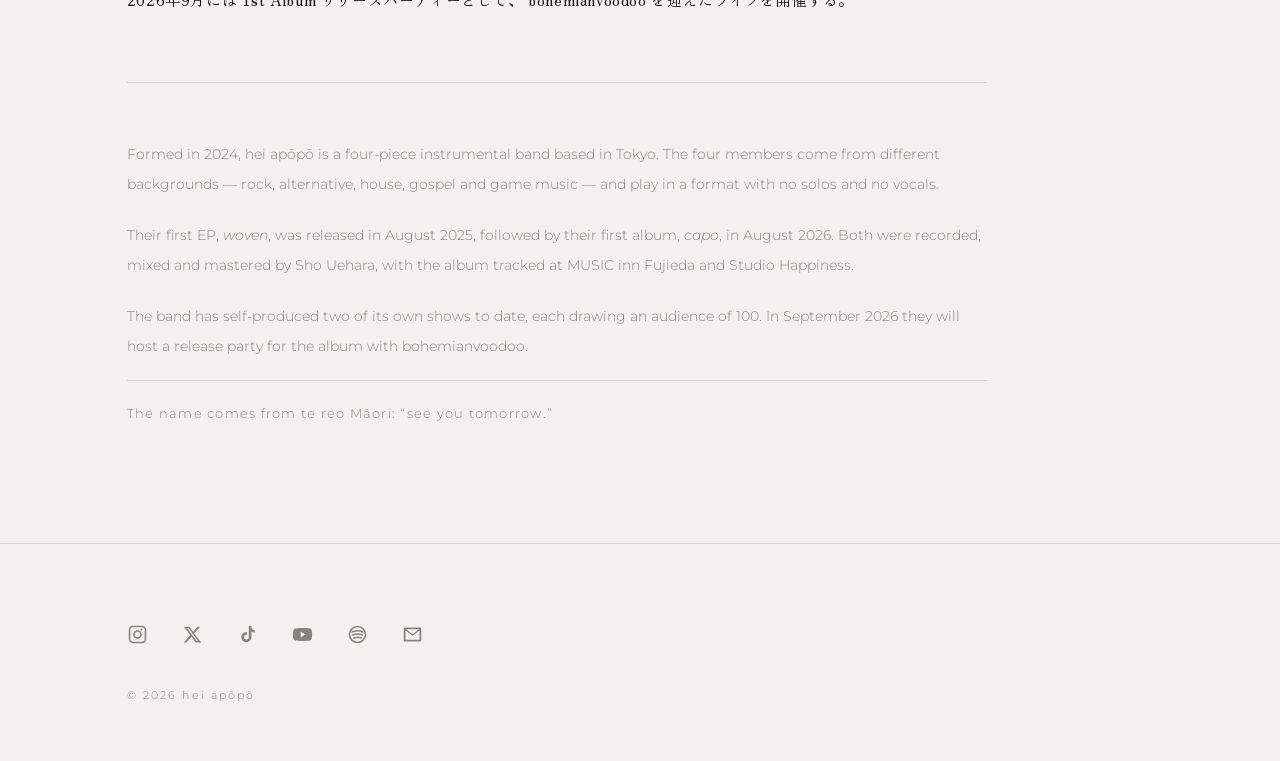
==== commit 620d51e4: "Add files via upload" ====
--- a/biography.html
+++ b/biography.html
@@ -61,9 +61,12 @@
           <span class="nb">2025年8月</span>に<span class="nb">1st EP「woven」</span>、<br class="br-sp">
           <span class="nb">2026年8月</span>に<span class="nb">1st Album「capo」</span>をリリース。<br>
           録音・ミックス・マスタリングは<span class="nb">上原翔</span>が手がけ、<br>
-          アルバムは<span class="nb">MUSIC inn Fujieda</span>・<span class="nb">Studio Happiness</span>で収録された。<br>
-          自主企画をこれまでに2回開催し、それぞれ100名を動員。<br>
-          2026年9月には<span class="nb">1st Album</span> リリースパーティーとして、<br class="br-sp">
+          アルバムは<span class="nb">MUSIC inn Fujieda</span>・<br class="br-sp">
+          <span class="nb">Studio Happiness</span>で収録された。<br>
+          自主企画をこれまでに2回開催し、<br class="br-sp">
+          それぞれ100名を動員。<br>
+          2026年9月には<br class="br-sp">
+          <span class="nb">1st Album</span> リリースパーティーとして、<br class="br-sp">
           <span class="nb">bohemianvoodoo</span> を迎えたライブを開催する。
         </p>
       </div>
--- a/style.css
+++ b/style.css
@@ -170,8 +170,7 @@
 .goods-ev{padding-bottom:clamp(34px,4.5vw,56px);border-bottom:1px solid var(--line)}
 .goods-info{margin-bottom:clamp(18px,2.4vw,28px)}
 .goods__name{font-size:18px;letter-spacing:.05em}
-.goods__price{color:var(--mute)}
-.goods__price::before{content:" - "}
+.goods__price{color:var(--mute);white-space:nowrap}
 .goods__variant{margin-top:.55em;font-size:13.5px;letter-spacing:.06em;color:var(--cobalt)}
 
 /* ============ VIDEO ============ */
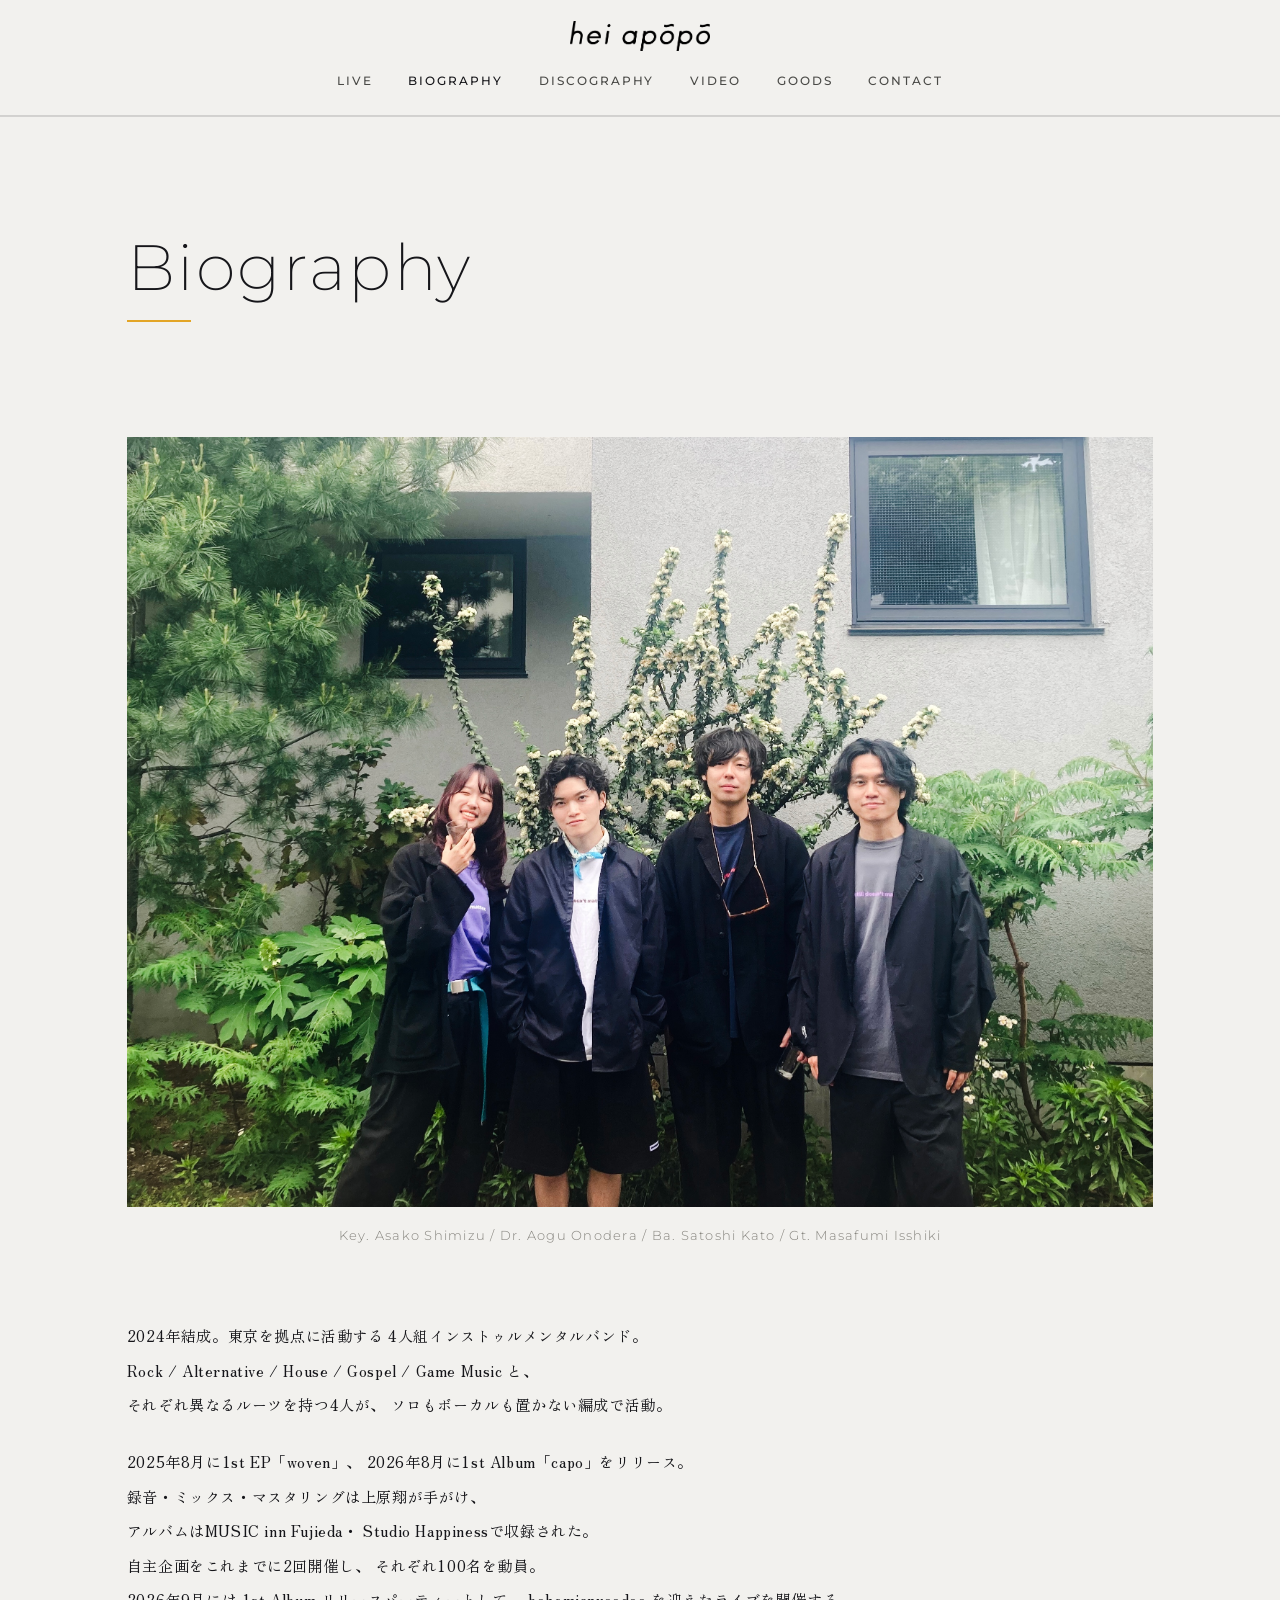
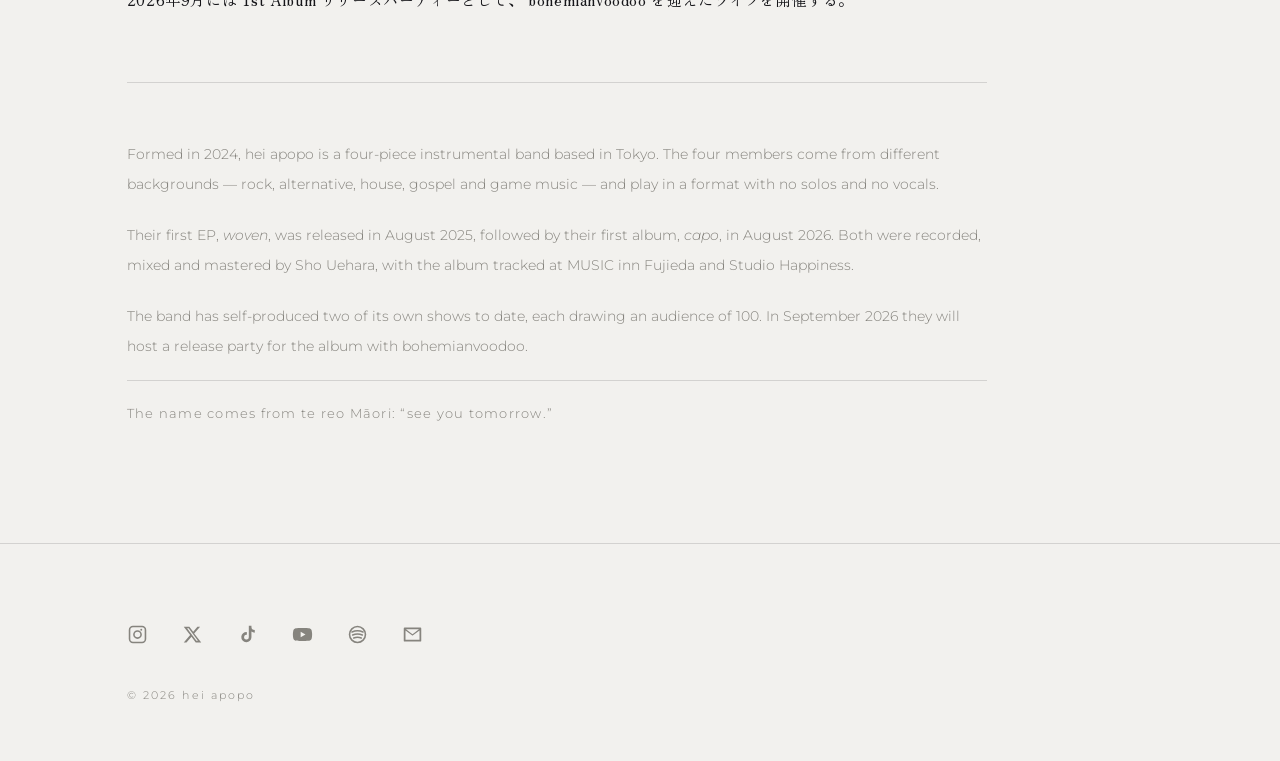
==== commit 3d935f14: "Add files via upload" ====
--- a/biography.html
+++ b/biography.html
@@ -19,7 +19,7 @@
 
 <header class="site-head">
   <a class="site-head__logo" href="index.html" aria-label="hei apopo - top">
-    <img src="img/logo.png" alt="hei ap&#333;p&#333;">
+    <img src="img/logo.png" alt="hei apopo">
   </a>
   <button class="burger" aria-expanded="false" aria-controls="nav" aria-label="menu">
     <span></span><span></span><span></span>
@@ -45,7 +45,7 @@
 
 <section style="border-top:none;padding-top:0">
   <div class="wrap rise">
-    <img class="bio-photo" src="img/bio.jpg" alt="hei ap&#333;p&#333;">
+    <img class="bio-photo" src="img/bio.jpg" alt="hei apopo">
     <p class="bio-credit"><span class="nb">Key. Asako Shimizu</span> / <span class="nb">Dr. Aogu Onodera</span> / <span class="nb">Ba. Satoshi Kato</span> / <span class="nb">Gt. Masafumi Isshiki</span></p>
 
     <div class="bio">
@@ -73,7 +73,7 @@
 
       <div class="bio__en">
         <p>
-          Formed in 2024, hei ap&#333;p&#333; is a four-piece instrumental band based in Tokyo.
+          Formed in 2024, hei apopo is a four-piece instrumental band based in Tokyo.
           The four members come from different backgrounds &mdash; rock, alternative, house, gospel
           and game music &mdash; and play in a format with no solos and no vocals.
         </p>
@@ -114,7 +114,7 @@
         <svg viewBox="0 0 24 24"><path d="M21 4H3a1 1 0 0 0-1 1v14a1 1 0 0 0 1 1h18a1 1 0 0 0 1-1V5a1 1 0 0 0-1-1Zm-1.6 2L12 11.6 4.6 6ZM4 18V7.3l7.4 5.6a1 1 0 0 0 1.2 0L20 7.3V18Z"/></svg>
       </a></li>
     </ul>
-    <p class="copy">&copy; 2026 hei ap&#333;p&#333;</p>
+    <p class="copy">&copy; 2026 hei apopo</p>
   </div>
 </footer>
 
--- a/style.css
+++ b/style.css
@@ -118,6 +118,9 @@
 .gig__venue{font-size:18px;letter-spacing:.05em}
 .gig__bill{font-size:13.5px;color:var(--cobalt);margin-top:.5em;letter-spacing:.08em}
 .gig__info{margin-top:1.3em;font-size:13px;color:var(--mute);line-height:2.05}
+.gig__out{display:inline-block;margin-top:2.2em;padding:.9em 2.5em;
+  border:1px solid var(--line);color:var(--mute);
+  font-size:11.5px;font-weight:500;letter-spacing:.22em;text-transform:uppercase}
 
 /* ライブ写真ストリップ */
 .shots{display:grid;gap:clamp(10px,1.4vw,16px);
@@ -238,6 +241,7 @@
 
   .discs{grid-template-columns:repeat(2,1fr)}
   .shots--1{max-width:none}
+  .shots--1 img{flex:0 0 100%}
   .news li{grid-template-columns:1fr;gap:.7em}
   .news .go{justify-self:start;margin-top:.4em}
   .arch li{grid-template-columns:1fr;gap:.4em}
